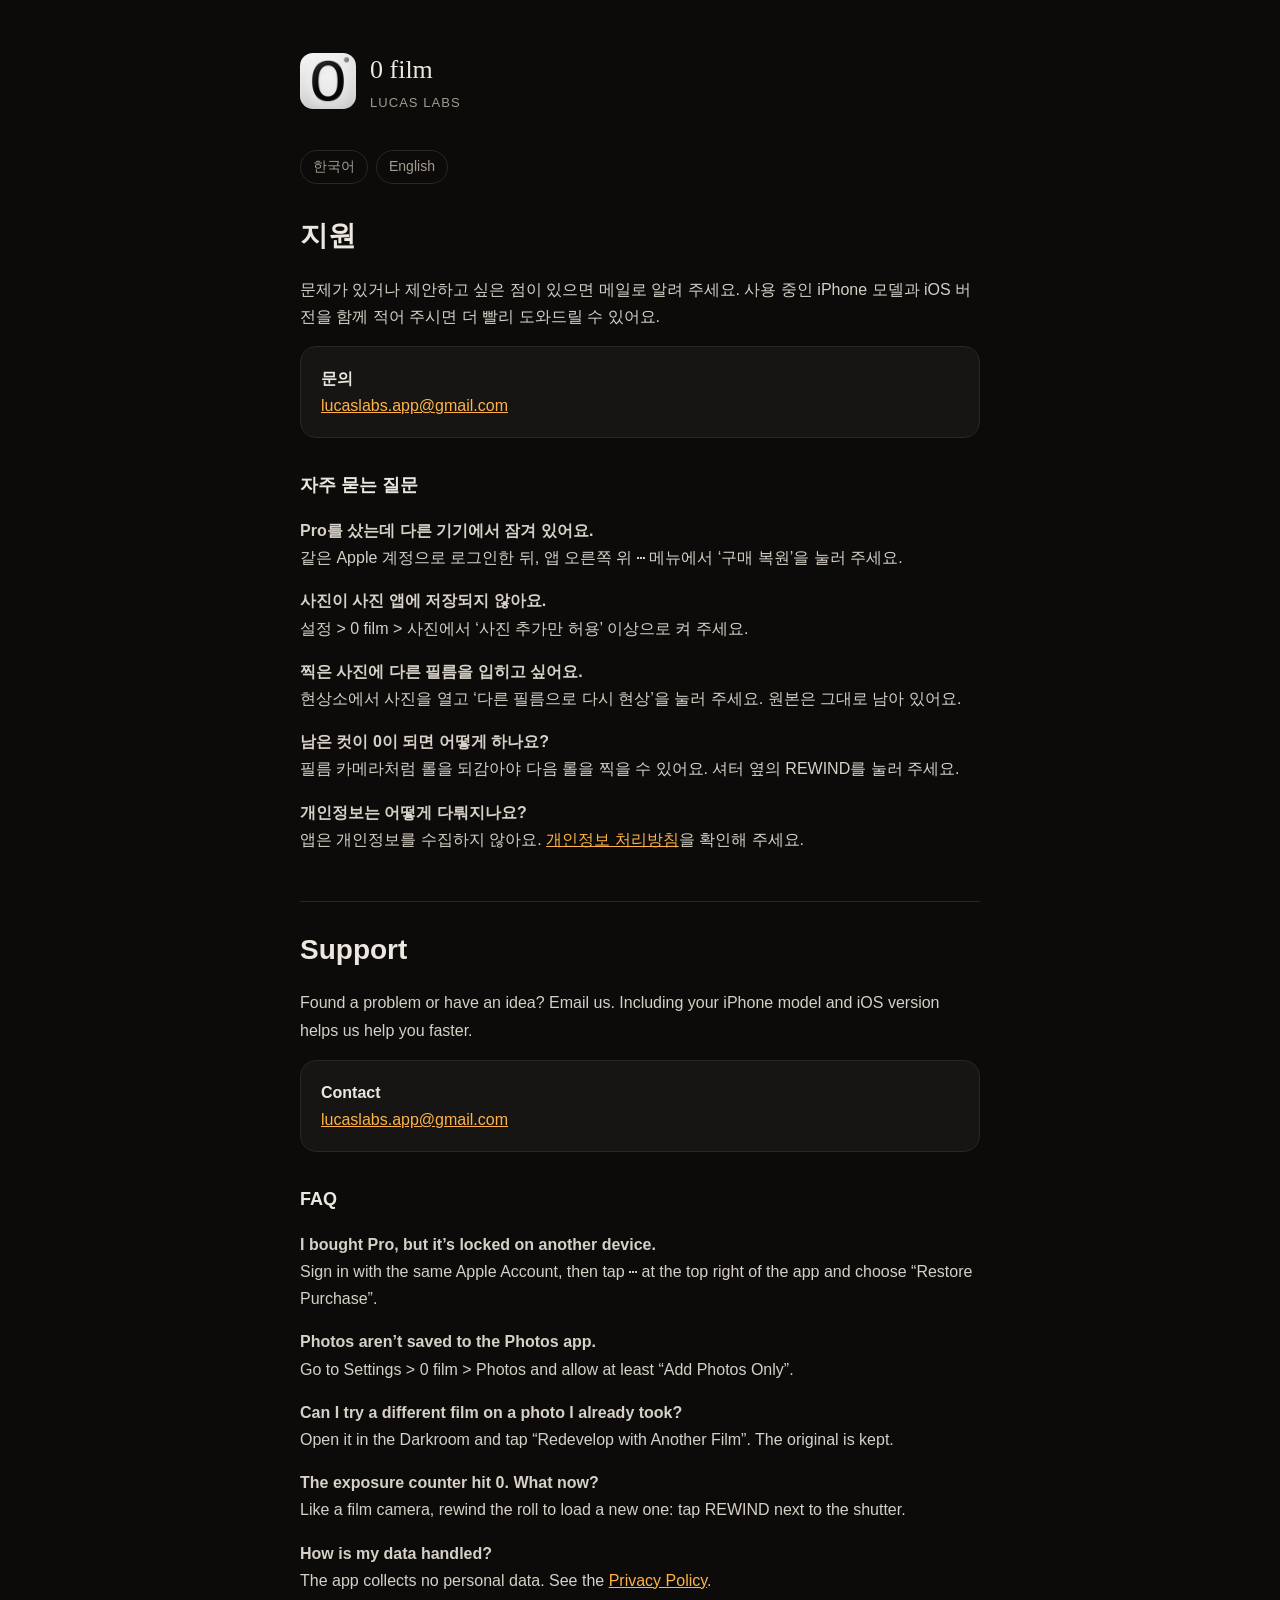
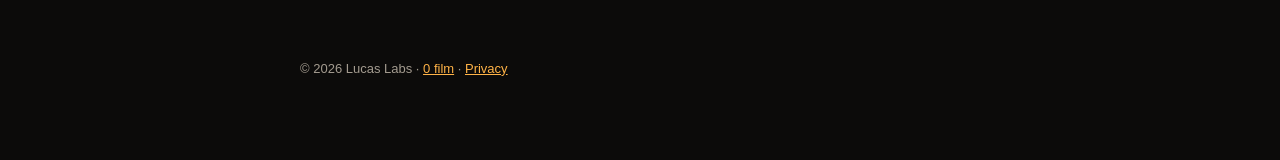
==== support.html @ 63082dfb "Add 0 film privacy policy, support and landing pages Co-Authored-By: Claude Opus 5.5 <noreply@anthro" ====
<!doctype html>
<html lang="ko">
<head>
<meta charset="utf-8">
<meta name="viewport" content="width=device-width, initial-scale=1">
<title>0 film · 지원 / Support</title>
<link rel="stylesheet" href="style.css">
</head>
<body>
<main>
  <header>
    <img src="icon.png" alt="">
    <div>
      <div class="name">0 film</div>
      <div class="by">Lucas Labs</div>
    </div>
  </header>

  <nav class="lang">
    <a href="#ko">한국어</a>
    <a href="#en">English</a>
  </nav>

  <section class="locale" id="ko" lang="ko">
    <h1>지원</h1>
    <p>문제가 있거나 제안하고 싶은 점이 있으면 메일로 알려 주세요. 사용 중인 iPhone 모델과 iOS 버전을 함께 적어 주시면 더 빨리 도와드릴 수 있어요.</p>
    <div class="card">
      <strong>문의</strong><br>
      <a href="mailto:lucaslabs.app@gmail.com">lucaslabs.app@gmail.com</a>
    </div>

    <h2>자주 묻는 질문</h2>
    <p><strong>Pro를 샀는데 다른 기기에서 잠겨 있어요.</strong><br>같은 Apple 계정으로 로그인한 뒤, 앱 오른쪽 위 ⋯ 메뉴에서 ‘구매 복원’을 눌러 주세요.</p>
    <p><strong>사진이 사진 앱에 저장되지 않아요.</strong><br>설정 &gt; 0 film &gt; 사진에서 ‘사진 추가만 허용’ 이상으로 켜 주세요.</p>
    <p><strong>찍은 사진에 다른 필름을 입히고 싶어요.</strong><br>현상소에서 사진을 열고 ‘다른 필름으로 다시 현상’을 눌러 주세요. 원본은 그대로 남아 있어요.</p>
    <p><strong>남은 컷이 0이 되면 어떻게 하나요?</strong><br>필름 카메라처럼 롤을 되감아야 다음 롤을 찍을 수 있어요. 셔터 옆의 REWIND를 눌러 주세요.</p>
    <p><strong>개인정보는 어떻게 다뤄지나요?</strong><br>앱은 개인정보를 수집하지 않아요. <a href="privacy.html">개인정보 처리방침</a>을 확인해 주세요.</p>
  </section>

  <section class="locale" id="en" lang="en">
    <h1>Support</h1>
    <p>Found a problem or have an idea? Email us. Including your iPhone model and iOS version helps us help you faster.</p>
    <div class="card">
      <strong>Contact</strong><br>
      <a href="mailto:lucaslabs.app@gmail.com">lucaslabs.app@gmail.com</a>
    </div>

    <h2>FAQ</h2>
    <p><strong>I bought Pro, but it’s locked on another device.</strong><br>Sign in with the same Apple Account, then tap ⋯ at the top right of the app and choose “Restore Purchase”.</p>
    <p><strong>Photos aren’t saved to the Photos app.</strong><br>Go to Settings &gt; 0 film &gt; Photos and allow at least “Add Photos Only”.</p>
    <p><strong>Can I try a different film on a photo I already took?</strong><br>Open it in the Darkroom and tap “Redevelop with Another Film”. The original is kept.</p>
    <p><strong>The exposure counter hit 0. What now?</strong><br>Like a film camera, rewind the roll to load a new one: tap REWIND next to the shutter.</p>
    <p><strong>How is my data handled?</strong><br>The app collects no personal data. See the <a href="privacy.html">Privacy Policy</a>.</p>
  </section>

  <footer>© 2026 Lucas Labs · <a href="index.html">0 film</a> · <a href="privacy.html">Privacy</a></footer>
</main>
</body>
</html>
---- style.css ----
:root {
  --bg: #0c0b0a;
  --card: #171513;
  --text: #ece7df;
  --muted: #a39b8f;
  --accent: #ffb347;
  --line: #2a2622;
}
* { box-sizing: border-box; }
body {
  margin: 0;
  background: var(--bg);
  color: var(--text);
  font: 16px/1.7 -apple-system, BlinkMacSystemFont, "Apple SD Gothic Neo", "Hiragino Sans", "PingFang SC", sans-serif;
  -webkit-text-size-adjust: 100%;
}
main { max-width: 720px; margin: 0 auto; padding: 48px 20px 80px; }
header { display: flex; align-items: center; gap: 14px; margin-bottom: 36px; }
header img { width: 56px; height: 56px; border-radius: 13px; }
header .name { font-family: Georgia, "Times New Roman", serif; font-size: 26px; }
header .by { color: var(--muted); font-size: 13px; letter-spacing: .08em; text-transform: uppercase; }
nav.lang { display: flex; gap: 8px; flex-wrap: wrap; margin-bottom: 28px; }
nav.lang a {
  color: var(--muted); text-decoration: none; font-size: 14px;
  padding: 4px 12px; border: 1px solid var(--line); border-radius: 999px;
}
nav.lang a:hover { color: var(--text); border-color: var(--muted); }
h1 { font-size: 28px; margin: 0 0 6px; }
h2 { font-size: 18px; margin: 32px 0 8px; }
p, li { color: #d6d0c6; }
.updated { color: var(--muted); font-size: 14px; margin: 0 0 24px; }
section.locale { padding-top: 24px; border-top: 1px solid var(--line); margin-top: 48px; }
section.locale:first-of-type { border-top: 0; margin-top: 0; padding-top: 0; }
a { color: var(--accent); }
.card { background: var(--card); border: 1px solid var(--line); border-radius: 16px; padding: 18px 20px; margin: 16px 0; }
.links { display: flex; gap: 12px; flex-wrap: wrap; margin-top: 12px; }
.links a {
  display: inline-block; text-decoration: none; color: #111; background: var(--accent);
  padding: 10px 18px; border-radius: 999px; font-weight: 600;
}
footer { color: var(--muted); font-size: 13px; margin-top: 64px; }
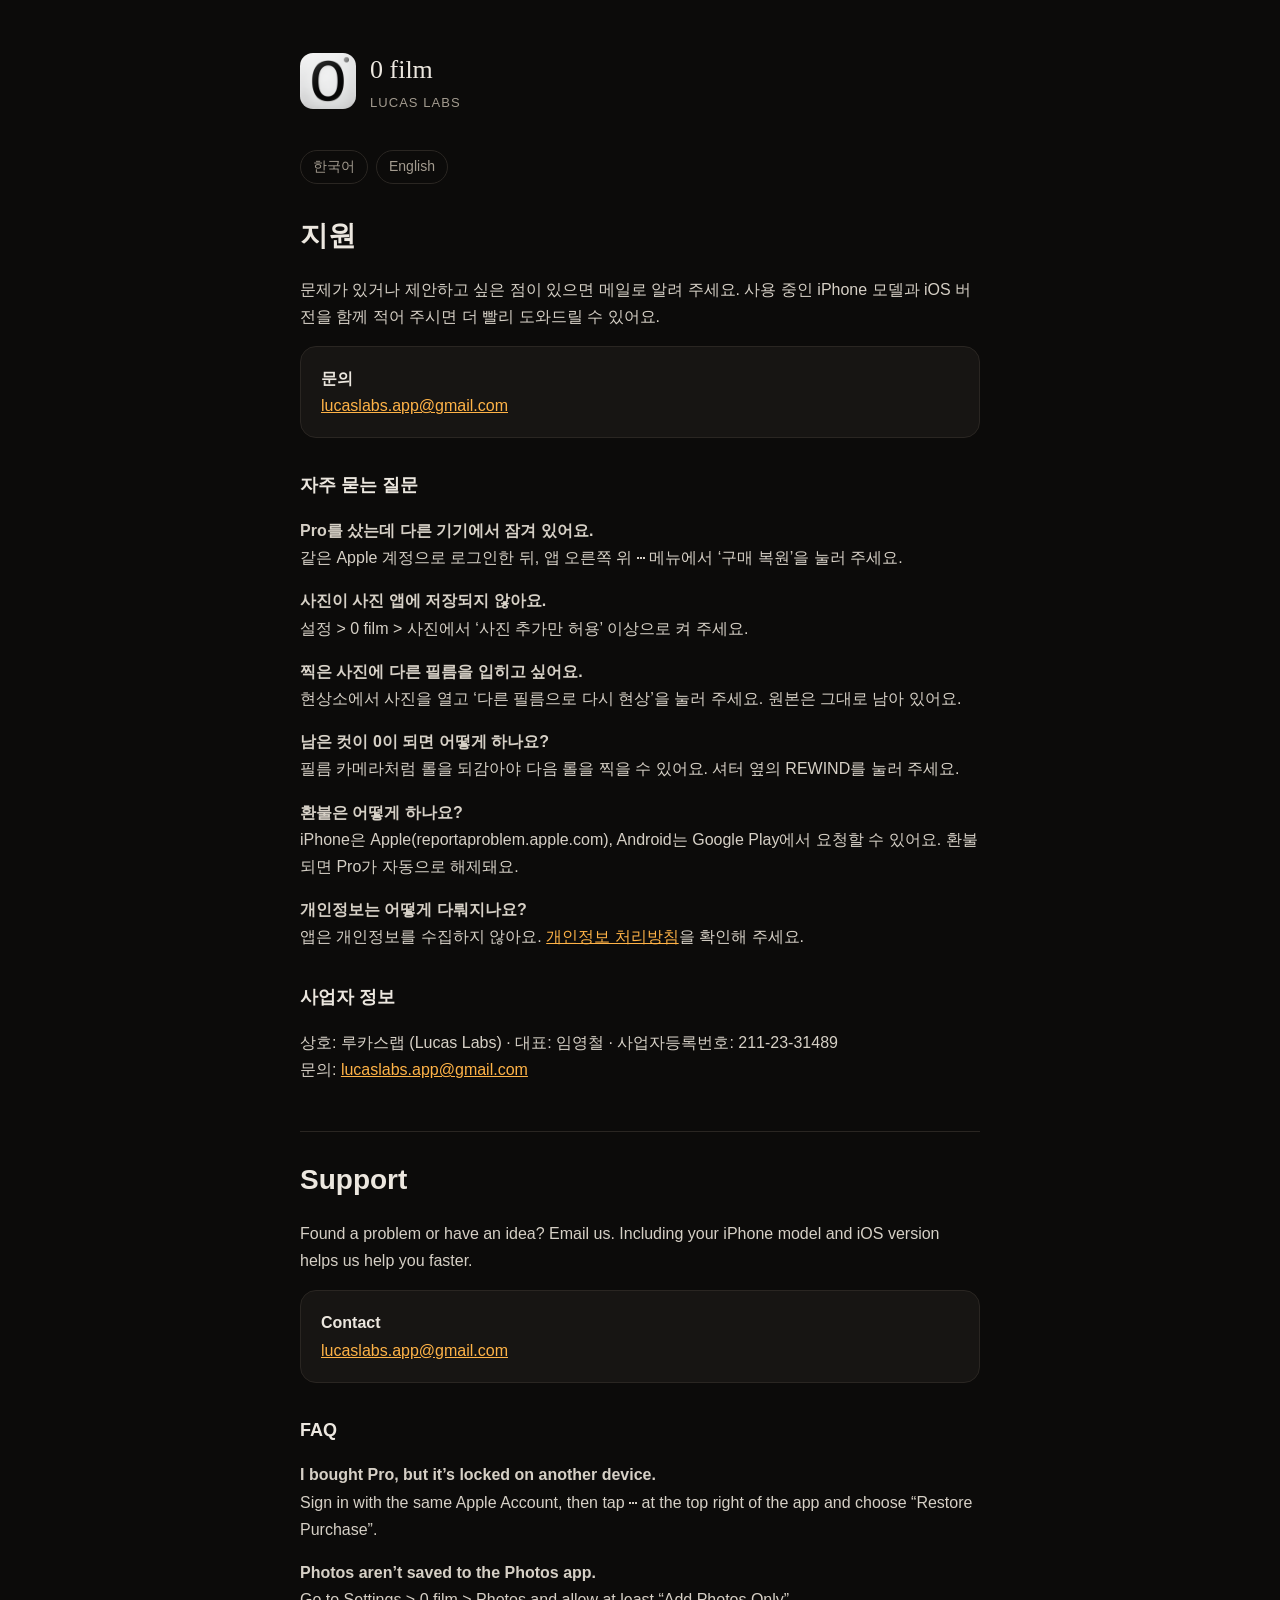
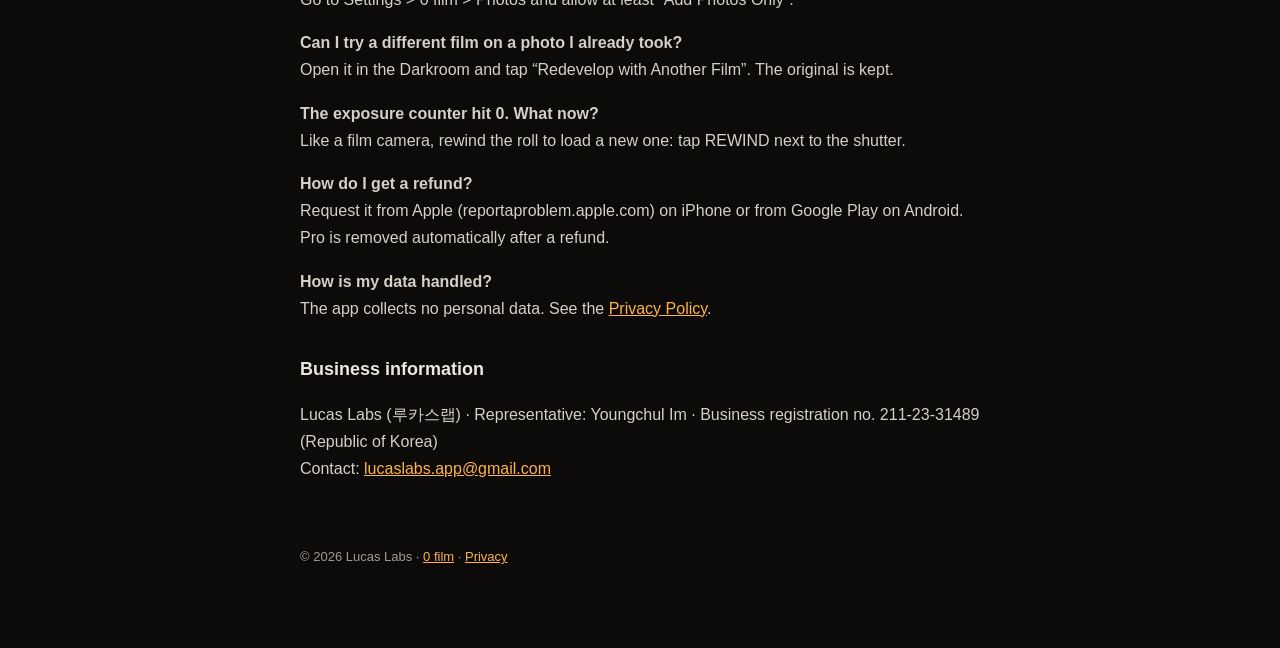
==== commit 29e77d16: "Cover Android and Google Play, add business info and refund FAQ Co-Authored-By: Claude Opus 5.5 <nor" ====
--- a/support.html
+++ b/support.html
@@ -34,7 +34,10 @@
     <p><strong>사진이 사진 앱에 저장되지 않아요.</strong><br>설정 &gt; 0 film &gt; 사진에서 ‘사진 추가만 허용’ 이상으로 켜 주세요.</p>
     <p><strong>찍은 사진에 다른 필름을 입히고 싶어요.</strong><br>현상소에서 사진을 열고 ‘다른 필름으로 다시 현상’을 눌러 주세요. 원본은 그대로 남아 있어요.</p>
     <p><strong>남은 컷이 0이 되면 어떻게 하나요?</strong><br>필름 카메라처럼 롤을 되감아야 다음 롤을 찍을 수 있어요. 셔터 옆의 REWIND를 눌러 주세요.</p>
+    <p><strong>환불은 어떻게 하나요?</strong><br>iPhone은 Apple(reportaproblem.apple.com), Android는 Google Play에서 요청할 수 있어요. 환불되면 Pro가 자동으로 해제돼요.</p>
     <p><strong>개인정보는 어떻게 다뤄지나요?</strong><br>앱은 개인정보를 수집하지 않아요. <a href="privacy.html">개인정보 처리방침</a>을 확인해 주세요.</p>
+    <h2>사업자 정보</h2>
+    <p>상호: 루카스랩 (Lucas Labs) · 대표: 임영철 · 사업자등록번호: 211-23-31489<br>문의: <a href="mailto:lucaslabs.app@gmail.com">lucaslabs.app@gmail.com</a></p>
   </section>
 
   <section class="locale" id="en" lang="en">
@@ -50,7 +53,10 @@
     <p><strong>Photos aren’t saved to the Photos app.</strong><br>Go to Settings &gt; 0 film &gt; Photos and allow at least “Add Photos Only”.</p>
     <p><strong>Can I try a different film on a photo I already took?</strong><br>Open it in the Darkroom and tap “Redevelop with Another Film”. The original is kept.</p>
     <p><strong>The exposure counter hit 0. What now?</strong><br>Like a film camera, rewind the roll to load a new one: tap REWIND next to the shutter.</p>
+    <p><strong>How do I get a refund?</strong><br>Request it from Apple (reportaproblem.apple.com) on iPhone or from Google Play on Android. Pro is removed automatically after a refund.</p>
     <p><strong>How is my data handled?</strong><br>The app collects no personal data. See the <a href="privacy.html">Privacy Policy</a>.</p>
+    <h2>Business information</h2>
+    <p>Lucas Labs (루카스랩) · Representative: Youngchul Im · Business registration no. 211-23-31489 (Republic of Korea)<br>Contact: <a href="mailto:lucaslabs.app@gmail.com">lucaslabs.app@gmail.com</a></p>
   </section>
 
   <footer>© 2026 Lucas Labs · <a href="index.html">0 film</a> · <a href="privacy.html">Privacy</a></footer>
